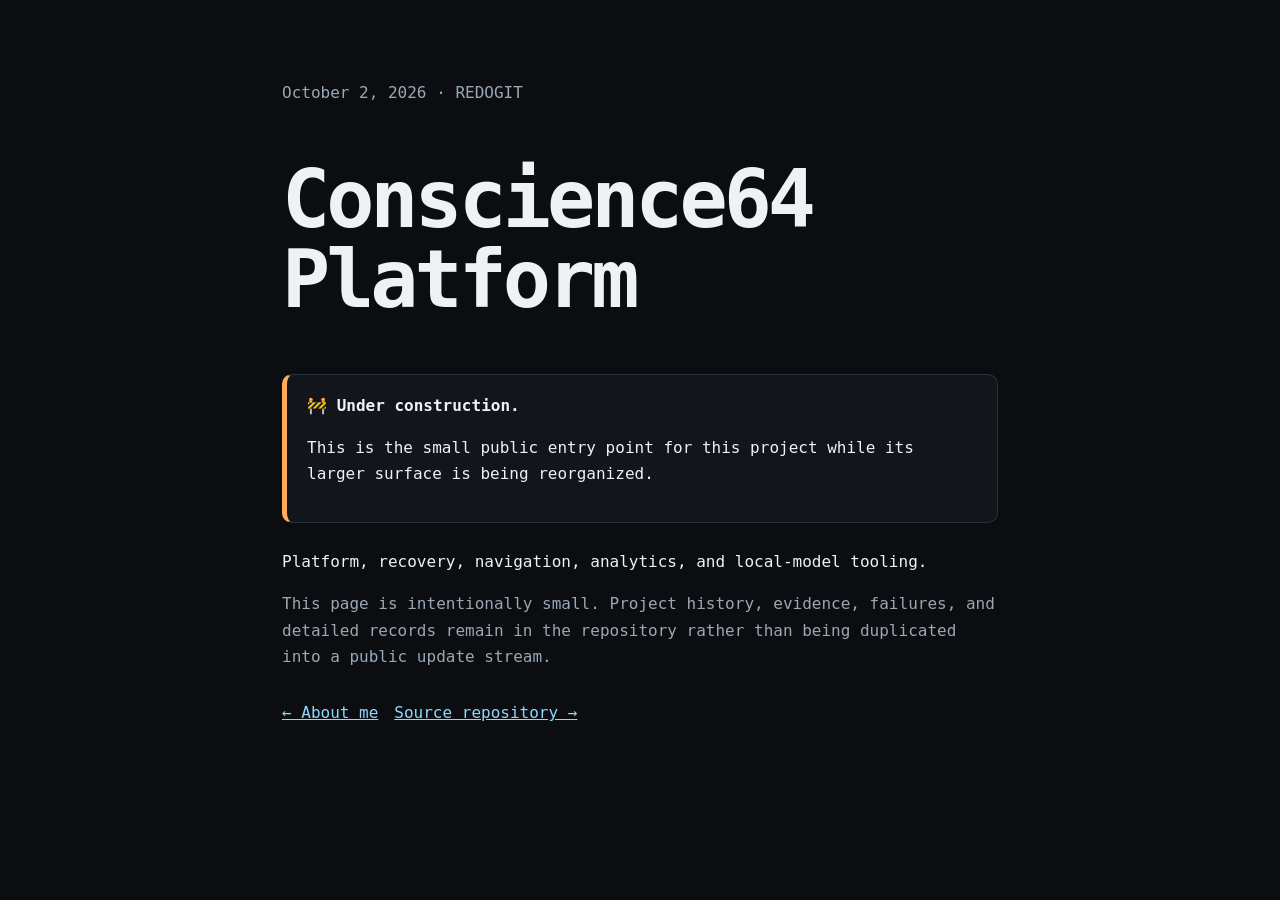
==== docs/index.html @ 2d33a124 "Add minimal GitHub Pages project surface" ====
<!doctype html>
<html lang="en"><head>
<meta charset="utf-8"><meta name="viewport" content="width=device-width,initial-scale=1">
<meta name="description" content="Conscience64 Platform — redogit project page under construction.">
<title>Conscience64 Platform · under construction</title>
<style>
:root{color-scheme:dark;--bg:#0b0d10;--panel:#12161b;--text:#edf2f7;--muted:#9aa8b6;--line:#27313b;--accent:#ffad5c;--link:#8ed8ff}
*{box-sizing:border-box}body{margin:0;background:var(--bg);color:var(--text);font:16px/1.65 ui-monospace,SFMono-Regular,Menlo,Consolas,monospace}
main{max-width:760px;margin:auto;padding:64px 22px}h1{font-size:clamp(2.4rem,8vw,5rem);line-height:1;letter-spacing:-.05em}
.notice{border:1px solid var(--line);border-left:5px solid var(--accent);background:var(--panel);padding:18px 20px;border-radius:10px;margin:26px 0}
a{color:var(--link)}.muted{color:var(--muted)}nav{display:flex;gap:16px;flex-wrap:wrap;margin-top:30px}
</style></head><body><main>
<p class="muted">October 2, 2026 · REDOGIT</p>
<h1>Conscience64 Platform</h1>
<div class="notice"><strong>🚧 Under construction.</strong><p>This is the small public entry point for this project while its larger surface is being reorganized.</p></div>
<p>Platform, recovery, navigation, analytics, and local-model tooling.</p>
<p class="muted">This page is intentionally small. Project history, evidence, failures, and detailed records remain in the repository rather than being duplicated into a public update stream.</p>
<nav>
<a href="https://redogit.github.io/conscience64/about.html">← About me</a>
<a href="https://github.com/redogit/conscience64-platform">Source repository →</a>
</nav>
</main></body></html>
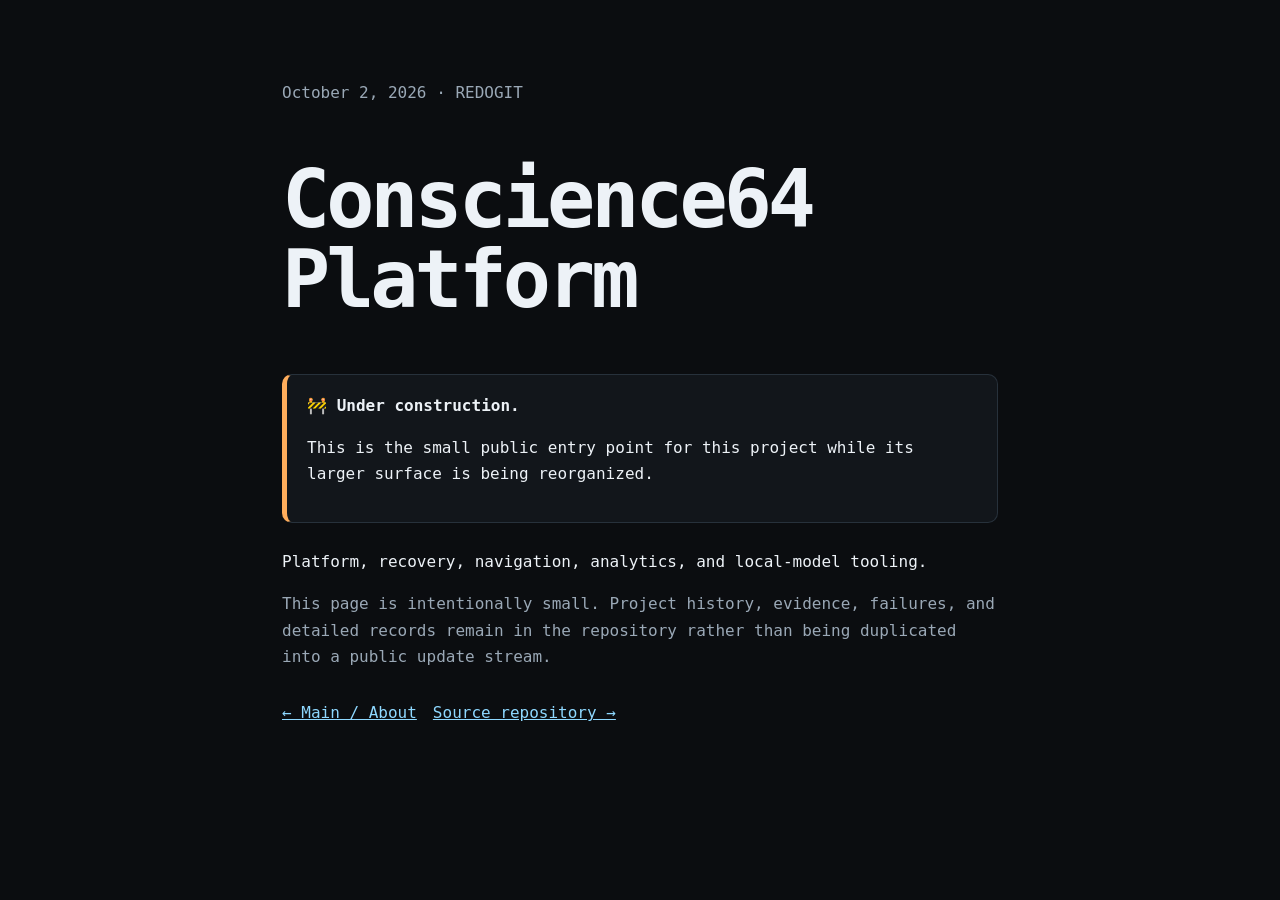
==== commit d364e2b9: "Point project page back to canonical redogit hub" ====
--- a/docs/index.html
+++ b/docs/index.html
@@ -16,7 +16,7 @@
 <p>Platform, recovery, navigation, analytics, and local-model tooling.</p>
 <p class="muted">This page is intentionally small. Project history, evidence, failures, and detailed records remain in the repository rather than being duplicated into a public update stream.</p>
 <nav>
-<a href="https://redogit.github.io/conscience64/about.html">← About me</a>
+<a href="https://redogit.github.io/redogit/">← Main / About</a>
 <a href="https://github.com/redogit/conscience64-platform">Source repository →</a>
 </nav>
 </main></body></html>
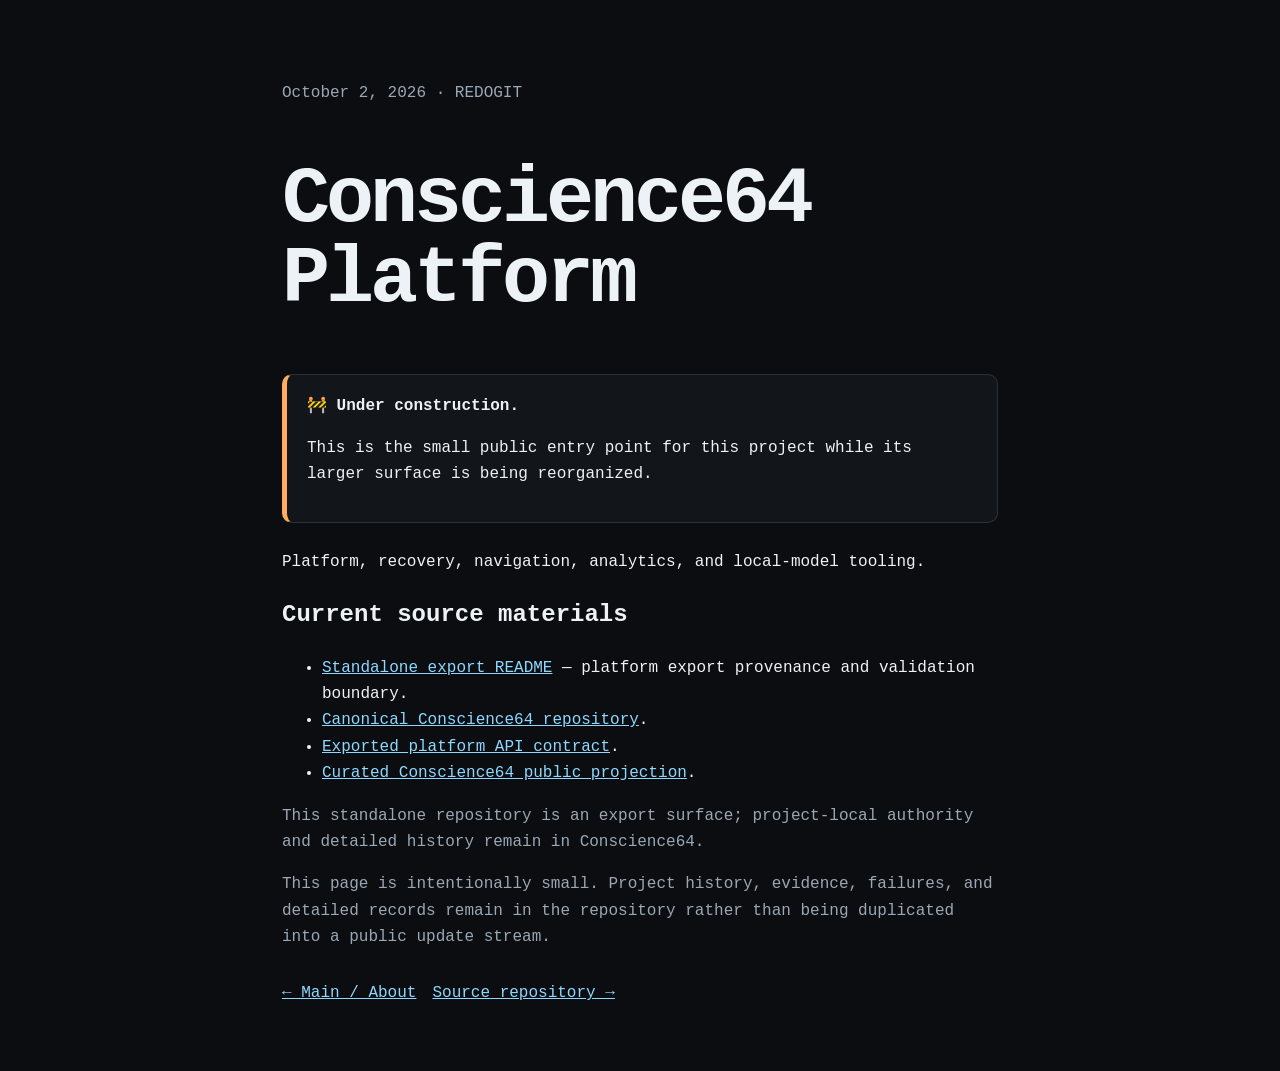
==== commit 3433a271: "Add current source materials to project page" ====
--- a/docs/index.html
+++ b/docs/index.html
@@ -14,6 +14,12 @@
 <h1>Conscience64 Platform</h1>
 <div class="notice"><strong>🚧 Under construction.</strong><p>This is the small public entry point for this project while its larger surface is being reorganized.</p></div>
 <p>Platform, recovery, navigation, analytics, and local-model tooling.</p>
+<section aria-labelledby="current-sources"><h2 id="current-sources">Current source materials</h2><ul>
+<li><a href="https://github.com/redogit/conscience64-platform/blob/main/README.md">Standalone export README</a> — platform export provenance and validation boundary.</li>
+<li><a href="https://github.com/redogit/conscience64">Canonical Conscience64 repository</a>.</li>
+<li><a href="https://github.com/redogit/conscience64-platform/blob/main/conscience64/API.md">Exported platform API contract</a>.</li>
+<li><a href="https://redogit.github.io/conscience64/">Curated Conscience64 public projection</a>.</li>
+</ul><p class="muted">This standalone repository is an export surface; project-local authority and detailed history remain in Conscience64.</p></section>
 <p class="muted">This page is intentionally small. Project history, evidence, failures, and detailed records remain in the repository rather than being duplicated into a public update stream.</p>
 <nav>
 <a href="https://redogit.github.io/redogit/">← Main / About</a>
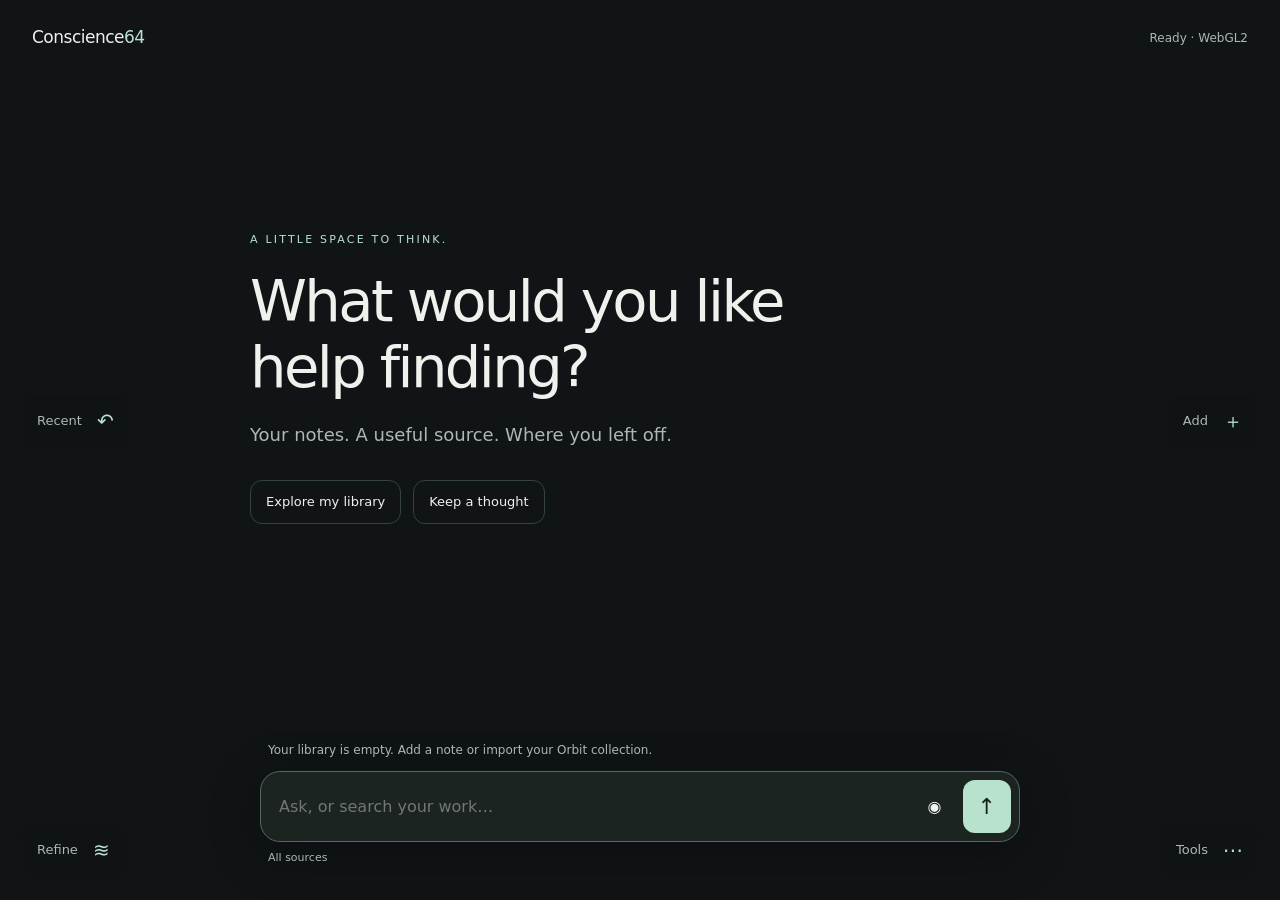
==== commit f186698f: "Build GPU-first everyday Orbit interface with browser verification" ====
--- a/docs/index.html
+++ b/docs/index.html
@@ -1,28 +1,9 @@
 <!doctype html>
-<html lang="en"><head>
-<meta charset="utf-8"><meta name="viewport" content="width=device-width,initial-scale=1">
-<meta name="description" content="Conscience64 Platform — redogit project page under construction.">
-<title>Conscience64 Platform · under construction</title>
-<style>
-:root{color-scheme:dark;--bg:#0b0d10;--panel:#12161b;--text:#edf2f7;--muted:#9aa8b6;--line:#27313b;--accent:#ffad5c;--link:#8ed8ff}
-*{box-sizing:border-box}body{margin:0;background:var(--bg);color:var(--text);font:16px/1.65 ui-monospace,SFMono-Regular,Menlo,Consolas,monospace}
-main{max-width:760px;margin:auto;padding:64px 22px}h1{font-size:clamp(2.4rem,8vw,5rem);line-height:1;letter-spacing:-.05em}
-.notice{border:1px solid var(--line);border-left:5px solid var(--accent);background:var(--panel);padding:18px 20px;border-radius:10px;margin:26px 0}
-a{color:var(--link)}.muted{color:var(--muted)}nav{display:flex;gap:16px;flex-wrap:wrap;margin-top:30px}
-</style></head><body><main>
-<p class="muted">October 2, 2026 · REDOGIT</p>
-<h1>Conscience64 Platform</h1>
-<div class="notice"><strong>🚧 Under construction.</strong><p>This is the small public entry point for this project while its larger surface is being reorganized.</p></div>
-<p>Platform, recovery, navigation, analytics, and local-model tooling.</p>
-<section aria-labelledby="current-sources"><h2 id="current-sources">Current source materials</h2><ul>
-<li><a href="https://github.com/redogit/conscience64-platform/blob/main/README.md">Standalone export README</a> — platform export provenance and validation boundary.</li>
-<li><a href="https://github.com/redogit/conscience64">Canonical Conscience64 repository</a>.</li>
-<li><a href="https://github.com/redogit/conscience64-platform/blob/main/conscience64/API.md">Exported platform API contract</a>.</li>
-<li><a href="https://redogit.github.io/conscience64/">Curated Conscience64 public projection</a>.</li>
-</ul><p class="muted">This standalone repository is an export surface; project-local authority and detailed history remain in Conscience64.</p></section>
-<p class="muted">This page is intentionally small. Project history, evidence, failures, and detailed records remain in the repository rather than being duplicated into a public update stream.</p>
-<nav>
-<a href="https://redogit.github.io/redogit/">← Main / About</a>
-<a href="https://github.com/redogit/conscience64-platform">Source repository →</a>
-</nav>
-</main></body></html>+<html lang="en"><head><meta charset="utf-8"><meta name="viewport" content="width=device-width,initial-scale=1,viewport-fit=cover"><meta name="color-scheme" content="dark"><meta name="description" content="A quiet workspace for finding, keeping and connecting your work."><title>Conscience64 · Your workspace</title><link rel="stylesheet" href="workspace/style.css"></head>
+<body><canvas id="scene" aria-hidden="true"></canvas><a class="skip" href="#question">Skip to your question</a>
+<header><a class="brand" href="https://redogit.github.io/redogit/">Conscience<span>64</span></a><span id="runtime">Starting the workspace…</span></header>
+<nav aria-label="Workspace"><button class="edge recent" data-drawer="recent" aria-expanded="false" aria-controls="drawer">Recent <span>↶</span></button><button class="edge add" data-drawer="add" aria-expanded="false" aria-controls="drawer">Add <span>＋</span></button><button class="edge refine" data-drawer="refine" aria-expanded="false" aria-controls="drawer">Refine <span>≋</span></button><button class="edge tools" data-drawer="tools" aria-expanded="false" aria-controls="drawer">Tools <span>⋯</span></button></nav>
+<main id="main"><section id="welcome"><p class="eyebrow">A little space to think.</p><h1>What would you like<br>help finding?</h1><p class="intro">Your notes. A useful source. Where you left off.</p><div class="examples"><button data-query="What have I saved?">Explore my library</button><button data-drawer="add">Keep a thought</button></div></section><section id="results" hidden aria-label="Search results"><div class="results-head"><h1 id="result-title"></h1><button id="clear" aria-label="Return to start">✕</button></div><p id="summary" role="status"></p><div id="cards"></div><div id="pagination"><button id="prev">Previous</button><span id="page"></span><button id="next">Next</button></div></section></main>
+<aside id="drawer" hidden aria-labelledby="drawer-title"><div class="drawer-head"><h2 id="drawer-title"></h2><button id="close" aria-label="Close menu">✕</button></div><div id="drawer-body"></div></aside>
+<div class="composer"><p id="context" aria-live="polite">Search your library, or add something to begin.</p><form id="ask"><label class="sr" for="question">What would you like help finding?</label><input id="question" type="search" placeholder="Ask, or search your work…" autocomplete="off" maxlength="2000"><button id="voice" type="button" aria-label="Dictate your question">◉</button><button id="submit" aria-label="Search" disabled>↑</button></form><div class="composer-foot"><button id="alignment" data-drawer="refine">All sources · no extra constraints</button><span id="notice" role="status" aria-live="polite"></span></div></div>
+<noscript><p class="nojs">Enable JavaScript to search your local library. <a href="previous.html">Project information</a> remains available.</p></noscript><script type="module" src="workspace/bootstrap.mjs"></script></body></html>
--- a/docs/workspace/style.css
+++ b/docs/workspace/style.css
@@ -0,0 +1 @@
+:root{color-scheme:dark;--bg:#101416;--fg:#eef2ed;--muted:#acb8b4;--line:#35433f;--accent:#b8e1ce;font:16px/1.5 system-ui,-apple-system,sans-serif}*{box-sizing:border-box}body{margin:0;background:var(--bg);color:var(--fg);min-height:100dvh}button,input,textarea,select{font:inherit}button,a,input,textarea,select{-webkit-tap-highlight-color:transparent}button{cursor:pointer;color:inherit;background:#19221e;border:1px solid var(--line);border-radius:12px;padding:10px 15px;min-height:44px}button:hover{border-color:var(--accent);background:#233129}button:disabled{opacity:.4;cursor:default}a{color:var(--accent)}:focus-visible{outline:3px solid var(--accent);outline-offset:4px}[hidden]{display:none!important}#scene{position:fixed;inset:0;width:100%;height:100%;pointer-events:none;opacity:.45}header{position:fixed;z-index:2;top:0;left:0;right:0;padding:25px 32px;display:flex;justify-content:space-between;align-items:center;pointer-events:none}.brand{font-size:17px;letter-spacing:-.5px;color:var(--fg);text-decoration:none;pointer-events:auto}.brand span{color:var(--accent)}#runtime{color:var(--muted);font-size:12px}.edge{position:fixed;z-index:3;border:0;background:#101416e8;color:var(--muted);font-size:13px;display:flex;gap:15px;align-items:center}.edge span{font-size:20px;color:var(--accent)}.recent{left:22px;top:44%}.add{right:22px;top:44%}.refine{left:22px;bottom:25px}.tools{right:22px;bottom:25px}main{position:relative;width:min(780px,calc(100% - 240px));margin:0 auto;padding:160px 0 210px}#welcome{margin-top:8vh}.eyebrow{text-transform:uppercase;font-size:11px;letter-spacing:.2em;color:var(--accent)}h1{font-size:clamp(32px,4.5vw,58px);font-weight:450;line-height:1.15;letter-spacing:-.045em;margin:20px 0}.intro{color:var(--muted);font-size:18px}.examples{display:flex;gap:12px;margin-top:32px}.examples button{background:transparent;font-size:13px}.composer{position:fixed;z-index:4;bottom:26px;left:50%;transform:translateX(-50%);width:min(760px,calc(100% - 260px));background:linear-gradient(transparent,var(--bg) 22%)}#context{font-size:12px;color:var(--muted);padding:0 8px}#ask{display:flex;gap:6px;padding:8px;background:#1b2420;border:1px solid #536a5d;border-radius:20px;box-shadow:0 12px 50px #0004}#question{flex:1;min-width:0;padding:10px;background:transparent;border:0;color:var(--fg);outline-offset:0}#submit{background:var(--accent);color:#14231a;border:0;font-size:22px}#voice{background:transparent;border:0}.composer-foot{display:flex;justify-content:space-between;align-items:center;font-size:11px;color:var(--muted);min-height:32px;gap:8px}#alignment{background:transparent;border:0;font-size:11px;padding:3px 8px;min-height:32px;text-align:left}#notice{max-width:50%;text-align:right}.results-head{display:flex;justify-content:space-between;align-items:center}.results-head h1{font-size:30px}.results-head button{background:transparent;border:0}#summary{font-size:13px;color:var(--muted)}#cards{display:grid;gap:12px}.card{border:1px solid var(--line);border-radius:16px;background:#141c18e8;padding:22px}.card h2{font-size:19px;font-weight:500;margin:7px 0 10px}.card p{font-size:14px;color:var(--muted);white-space:pre-wrap;overflow-wrap:anywhere}.meta{font-size:11px;color:var(--accent)}.card details{font-size:13px;color:var(--muted);margin-top:15px}.card summary{cursor:pointer;min-height:32px}.card .actions{display:flex;gap:8px;margin-top:15px}.card button{font-size:12px}.card.selected{border-color:var(--accent)}#pagination{display:flex;justify-content:space-between;align-items:center;margin-top:20px;font-size:12px}#drawer{position:fixed;z-index:6;right:18px;top:80px;bottom:125px;width:min(390px,calc(100% - 36px));background:#18211dfc;border:1px solid var(--line);border-radius:20px;box-shadow:0 20px 100px #0009;padding:22px;overflow:auto}.drawer-head{display:flex;align-items:center;justify-content:space-between;position:sticky;top:-22px;background:#18211d;padding:5px 0;z-index:1}.drawer-head h2{font-size:20px;font-weight:500}.drawer-head button{border:0;background:transparent}#drawer-body{display:grid;gap:14px}label{display:grid;gap:7px;font-size:13px;color:var(--muted)}textarea,input,select{border:1px solid var(--line);background:#101713;color:var(--fg);padding:11px;border-radius:10px;width:100%}textarea{min-height:110px;resize:vertical}.help{font-size:13px;color:var(--muted)}.row{display:flex;gap:8px;flex-wrap:wrap}.list-item{text-align:left;width:100%;overflow-wrap:anywhere}.sr,.skip:not(:focus){position:absolute;width:1px;height:1px;padding:0;overflow:hidden;clip:rect(0,0,0,0)}.skip:focus{position:fixed;top:8px;left:8px;z-index:10}.nojs{position:relative;margin:120px 30px}@media(max-width:700px){header{padding:20px}#runtime{max-width:140px;text-align:right}.edge{padding:8px 12px;background:#19221ef5;border:1px solid var(--line)}.recent{top:83px;left:16px}.add{top:83px;right:16px}.refine{bottom:18px;left:16px}.tools{bottom:18px;right:16px}main{width:calc(100% - 40px);padding-top:150px;padding-bottom:240px}#welcome{margin-top:8vh}.composer{width:calc(100% - 32px);bottom:80px}#drawer{top:135px;bottom:225px}.composer-foot{font-size:10px}h1{font-size:40px}}@media(prefers-reduced-motion:reduce){*{scroll-behavior:auto}}@media(forced-colors:active){#scene{display:none}.card,#drawer,#ask{border:1px solid CanvasText}}
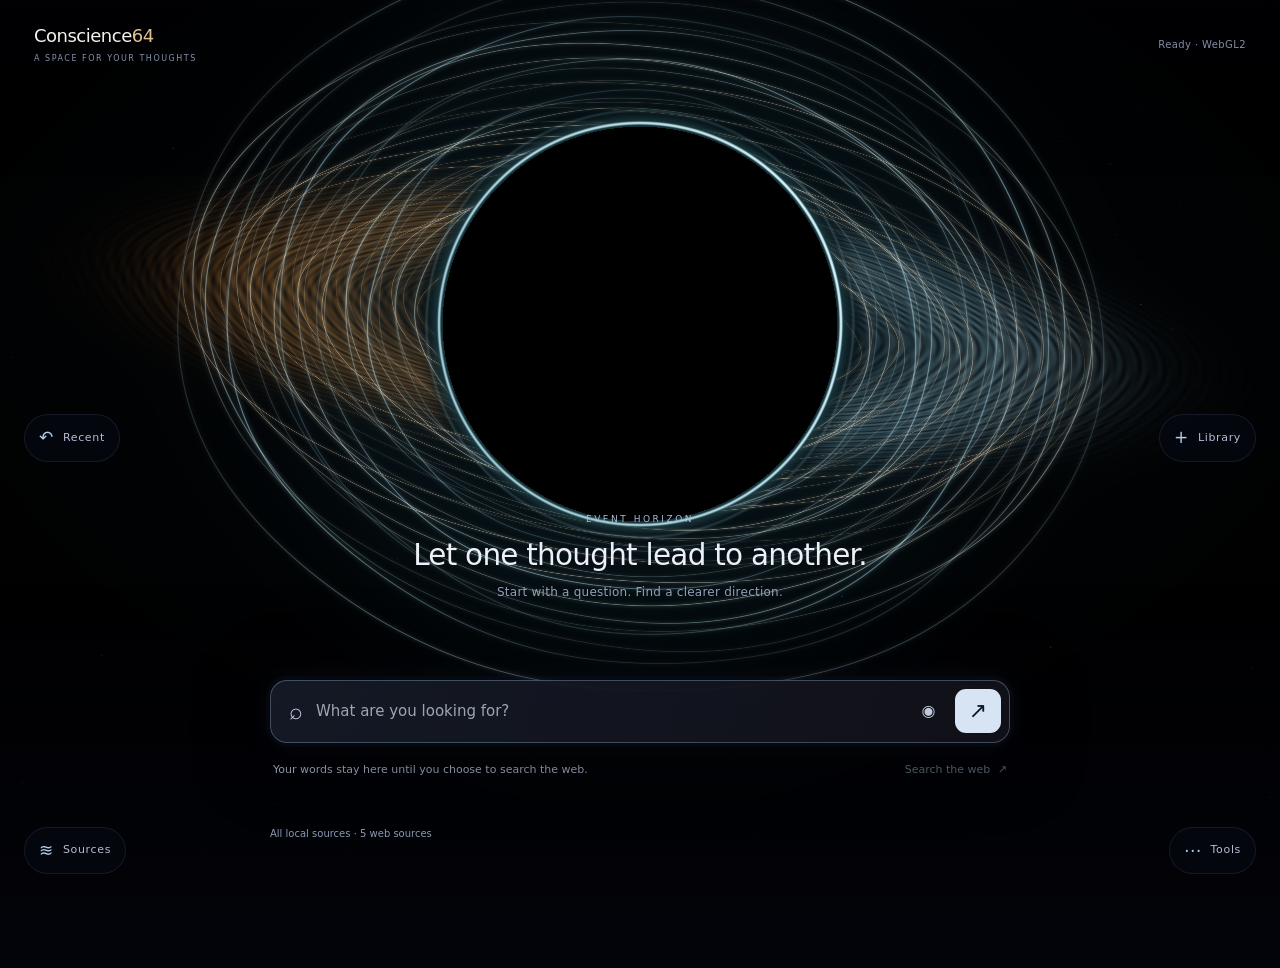
==== commit bae1133c: "Build event horizon interface and restore full Conscience64 search" ====
--- a/docs/index.html
+++ b/docs/index.html
@@ -1,9 +1,12 @@
 <!doctype html>
-<html lang="en"><head><meta charset="utf-8"><meta name="viewport" content="width=device-width,initial-scale=1,viewport-fit=cover"><meta name="color-scheme" content="dark"><meta name="description" content="A quiet workspace for finding, keeping and connecting your work."><title>Conscience64 · Your workspace</title><link rel="stylesheet" href="workspace/style.css"></head>
-<body><canvas id="scene" aria-hidden="true"></canvas><a class="skip" href="#question">Skip to your question</a>
-<header><a class="brand" href="https://redogit.github.io/redogit/">Conscience<span>64</span></a><span id="runtime">Starting the workspace…</span></header>
-<nav aria-label="Workspace"><button class="edge recent" data-drawer="recent" aria-expanded="false" aria-controls="drawer">Recent <span>↶</span></button><button class="edge add" data-drawer="add" aria-expanded="false" aria-controls="drawer">Add <span>＋</span></button><button class="edge refine" data-drawer="refine" aria-expanded="false" aria-controls="drawer">Refine <span>≋</span></button><button class="edge tools" data-drawer="tools" aria-expanded="false" aria-controls="drawer">Tools <span>⋯</span></button></nav>
-<main id="main"><section id="welcome"><p class="eyebrow">A little space to think.</p><h1>What would you like<br>help finding?</h1><p class="intro">Your notes. A useful source. Where you left off.</p><div class="examples"><button data-query="What have I saved?">Explore my library</button><button data-drawer="add">Keep a thought</button></div></section><section id="results" hidden aria-label="Search results"><div class="results-head"><h1 id="result-title"></h1><button id="clear" aria-label="Return to start">✕</button></div><p id="summary" role="status"></p><div id="cards"></div><div id="pagination"><button id="prev">Previous</button><span id="page"></span><button id="next">Next</button></div></section></main>
-<aside id="drawer" hidden aria-labelledby="drawer-title"><div class="drawer-head"><h2 id="drawer-title"></h2><button id="close" aria-label="Close menu">✕</button></div><div id="drawer-body"></div></aside>
-<div class="composer"><p id="context" aria-live="polite">Search your library, or add something to begin.</p><form id="ask"><label class="sr" for="question">What would you like help finding?</label><input id="question" type="search" placeholder="Ask, or search your work…" autocomplete="off" maxlength="2000"><button id="voice" type="button" aria-label="Dictate your question">◉</button><button id="submit" aria-label="Search" disabled>↑</button></form><div class="composer-foot"><button id="alignment" data-drawer="refine">All sources · no extra constraints</button><span id="notice" role="status" aria-live="polite"></span></div></div>
-<noscript><p class="nojs">Enable JavaScript to search your local library. <a href="previous.html">Project information</a> remains available.</p></noscript><script type="module" src="workspace/bootstrap.mjs"></script></body></html>
+<html lang="en"><head><meta charset="utf-8"><meta name="viewport" content="width=device-width,initial-scale=1,viewport-fit=cover"><meta name="color-scheme" content="dark"><meta name="description" content="An event horizon for your ideas. Connect words, add context and search your library and the web."><title>Conscience64 · Event Horizon</title><link rel="stylesheet" href="workspace/style.css"></head>
+<body data-view="welcome"><canvas id="scene" aria-hidden="true"></canvas><div class="scene-vignette" aria-hidden="true"></div><a class="skip" href="#question">Skip to your search</a>
+<header><a class="brand" href="https://redogit.github.io/redogit/">Conscience<span>64</span><small>A SPACE FOR YOUR THOUGHTS</small></a><span id="runtime">Opening the horizon…</span></header>
+<nav aria-label="Workspace"><button class="edge recent" data-drawer="recent" aria-expanded="false" aria-controls="drawer"><span aria-hidden="true">↶</span> Recent</button><button class="edge add" data-drawer="add" aria-expanded="false" aria-controls="drawer"><span aria-hidden="true">+</span> Library</button><button class="edge refine" data-drawer="refine" aria-expanded="false" aria-controls="drawer"><span aria-hidden="true">≋</span> Sources</button><button class="edge tools" data-drawer="tools" aria-expanded="false" aria-controls="drawer"><span aria-hidden="true">⋯</span> Tools</button></nav>
+<main id="main"><section id="welcome"><p class="eyebrow">EVENT HORIZON</p><h1>Let one thought lead to another.</h1><p class="intro">Start with a question. Find a clearer direction.</p></section><section id="results" hidden aria-label="Search results"><div class="results-head"><div><p class="eyebrow">ON THE OTHER SIDE</p><h1 id="result-title"></h1></div><button id="clear" aria-label="Return to horizon">✕</button></div><p id="summary" role="status"></p><div id="cards"></div><div id="pagination"><button id="prev">Previous</button><span id="page"></span><button id="next">Next</button></div></section></main>
+<aside id="drawer" hidden aria-labelledby="drawer-title" role="dialog" aria-modal="true"><div class="drawer-head"><h2 id="drawer-title"></h2><button id="close" aria-label="Close menu">✕</button></div><div id="drawer-body"></div></aside>
+<section class="composer" aria-label="Search and contextualization"><div id="word-chain" aria-hidden="true"></div><form id="ask"><label class="sr" for="question">What are you looking for?</label><span class="input-orbit" aria-hidden="true">⌕</span><input id="question" type="search" placeholder="What are you looking for?" autocomplete="off" maxlength="2000"><button id="voice" type="button" aria-label="Dictate your question">◉</button><button id="submit" aria-label="Search library" disabled>↗</button></form>
+<div class="context-line"><span id="query-subject">Your words stay here until you choose to search the web.</span><button id="external-search" type="button" disabled>Search the web <span aria-hidden="true">↗</span></button></div>
+<div id="accepted-context" aria-label="Accepted search context"></div><div id="context-proposals" aria-label="Suggested search context"></div><p id="proposal-status" role="status" aria-live="polite"></p>
+<div class="composer-foot"><button id="alignment" data-drawer="refine">Orbit + five search sources</button><span id="notice" role="status" aria-live="polite"></span></div><p id="context" class="sr" aria-live="polite"></p></section>
+<noscript><p class="nojs">Enable JavaScript to enter the search horizon. <a href="previous.html">Project information</a> remains available.</p></noscript><script type="module" src="workspace/bootstrap.mjs"></script></body></html>
--- a/docs/workspace/style.css
+++ b/docs/workspace/style.css
@@ -1 +1,6 @@
-:root{color-scheme:dark;--bg:#101416;--fg:#eef2ed;--muted:#acb8b4;--line:#35433f;--accent:#b8e1ce;font:16px/1.5 system-ui,-apple-system,sans-serif}*{box-sizing:border-box}body{margin:0;background:var(--bg);color:var(--fg);min-height:100dvh}button,input,textarea,select{font:inherit}button,a,input,textarea,select{-webkit-tap-highlight-color:transparent}button{cursor:pointer;color:inherit;background:#19221e;border:1px solid var(--line);border-radius:12px;padding:10px 15px;min-height:44px}button:hover{border-color:var(--accent);background:#233129}button:disabled{opacity:.4;cursor:default}a{color:var(--accent)}:focus-visible{outline:3px solid var(--accent);outline-offset:4px}[hidden]{display:none!important}#scene{position:fixed;inset:0;width:100%;height:100%;pointer-events:none;opacity:.45}header{position:fixed;z-index:2;top:0;left:0;right:0;padding:25px 32px;display:flex;justify-content:space-between;align-items:center;pointer-events:none}.brand{font-size:17px;letter-spacing:-.5px;color:var(--fg);text-decoration:none;pointer-events:auto}.brand span{color:var(--accent)}#runtime{color:var(--muted);font-size:12px}.edge{position:fixed;z-index:3;border:0;background:#101416e8;color:var(--muted);font-size:13px;display:flex;gap:15px;align-items:center}.edge span{font-size:20px;color:var(--accent)}.recent{left:22px;top:44%}.add{right:22px;top:44%}.refine{left:22px;bottom:25px}.tools{right:22px;bottom:25px}main{position:relative;width:min(780px,calc(100% - 240px));margin:0 auto;padding:160px 0 210px}#welcome{margin-top:8vh}.eyebrow{text-transform:uppercase;font-size:11px;letter-spacing:.2em;color:var(--accent)}h1{font-size:clamp(32px,4.5vw,58px);font-weight:450;line-height:1.15;letter-spacing:-.045em;margin:20px 0}.intro{color:var(--muted);font-size:18px}.examples{display:flex;gap:12px;margin-top:32px}.examples button{background:transparent;font-size:13px}.composer{position:fixed;z-index:4;bottom:26px;left:50%;transform:translateX(-50%);width:min(760px,calc(100% - 260px));background:linear-gradient(transparent,var(--bg) 22%)}#context{font-size:12px;color:var(--muted);padding:0 8px}#ask{display:flex;gap:6px;padding:8px;background:#1b2420;border:1px solid #536a5d;border-radius:20px;box-shadow:0 12px 50px #0004}#question{flex:1;min-width:0;padding:10px;background:transparent;border:0;color:var(--fg);outline-offset:0}#submit{background:var(--accent);color:#14231a;border:0;font-size:22px}#voice{background:transparent;border:0}.composer-foot{display:flex;justify-content:space-between;align-items:center;font-size:11px;color:var(--muted);min-height:32px;gap:8px}#alignment{background:transparent;border:0;font-size:11px;padding:3px 8px;min-height:32px;text-align:left}#notice{max-width:50%;text-align:right}.results-head{display:flex;justify-content:space-between;align-items:center}.results-head h1{font-size:30px}.results-head button{background:transparent;border:0}#summary{font-size:13px;color:var(--muted)}#cards{display:grid;gap:12px}.card{border:1px solid var(--line);border-radius:16px;background:#141c18e8;padding:22px}.card h2{font-size:19px;font-weight:500;margin:7px 0 10px}.card p{font-size:14px;color:var(--muted);white-space:pre-wrap;overflow-wrap:anywhere}.meta{font-size:11px;color:var(--accent)}.card details{font-size:13px;color:var(--muted);margin-top:15px}.card summary{cursor:pointer;min-height:32px}.card .actions{display:flex;gap:8px;margin-top:15px}.card button{font-size:12px}.card.selected{border-color:var(--accent)}#pagination{display:flex;justify-content:space-between;align-items:center;margin-top:20px;font-size:12px}#drawer{position:fixed;z-index:6;right:18px;top:80px;bottom:125px;width:min(390px,calc(100% - 36px));background:#18211dfc;border:1px solid var(--line);border-radius:20px;box-shadow:0 20px 100px #0009;padding:22px;overflow:auto}.drawer-head{display:flex;align-items:center;justify-content:space-between;position:sticky;top:-22px;background:#18211d;padding:5px 0;z-index:1}.drawer-head h2{font-size:20px;font-weight:500}.drawer-head button{border:0;background:transparent}#drawer-body{display:grid;gap:14px}label{display:grid;gap:7px;font-size:13px;color:var(--muted)}textarea,input,select{border:1px solid var(--line);background:#101713;color:var(--fg);padding:11px;border-radius:10px;width:100%}textarea{min-height:110px;resize:vertical}.help{font-size:13px;color:var(--muted)}.row{display:flex;gap:8px;flex-wrap:wrap}.list-item{text-align:left;width:100%;overflow-wrap:anywhere}.sr,.skip:not(:focus){position:absolute;width:1px;height:1px;padding:0;overflow:hidden;clip:rect(0,0,0,0)}.skip:focus{position:fixed;top:8px;left:8px;z-index:10}.nojs{position:relative;margin:120px 30px}@media(max-width:700px){header{padding:20px}#runtime{max-width:140px;text-align:right}.edge{padding:8px 12px;background:#19221ef5;border:1px solid var(--line)}.recent{top:83px;left:16px}.add{top:83px;right:16px}.refine{bottom:18px;left:16px}.tools{bottom:18px;right:16px}main{width:calc(100% - 40px);padding-top:150px;padding-bottom:240px}#welcome{margin-top:8vh}.composer{width:calc(100% - 32px);bottom:80px}#drawer{top:135px;bottom:225px}.composer-foot{font-size:10px}h1{font-size:40px}}@media(prefers-reduced-motion:reduce){*{scroll-behavior:auto}}@media(forced-colors:active){#scene{display:none}.card,#drawer,#ask{border:1px solid CanvasText}}
+:root{color-scheme:dark;--bg:#03040a;--fg:#edf0f9;--muted:#a1a9c1;--line:#32374d;--accent:#b9dff8;--gold:#ddc393;font:15px/1.5 system-ui,-apple-system,BlinkMacSystemFont,sans-serif}*{box-sizing:border-box}body{margin:0;background:var(--bg);color:var(--fg);min-height:100dvh}button,input,textarea,select{font:inherit}button{cursor:pointer;color:inherit;background:#101421;border:1px solid var(--line);border-radius:10px;padding:10px 14px;min-height:44px}button:hover{border-color:#8397b6;background:#1a2034}button:disabled{opacity:.4;cursor:default}a{color:var(--accent)}:focus-visible{outline:2px solid var(--accent);outline-offset:4px}[hidden]{display:none!important}#scene{position:fixed;inset:0;width:100%;height:100%;pointer-events:none}.scene-vignette{position:fixed;inset:0;pointer-events:none;background:linear-gradient(180deg,#03040a22,transparent 20%,transparent 46%,#03040a00 65%,#03040abb);z-index:1}header{position:absolute;z-index:3;top:0;left:0;right:0;padding:26px 34px;display:flex;justify-content:space-between;align-items:center}.brand{font-size:18px;letter-spacing:-.5px;color:#f4f2ee;text-decoration:none;line-height:1.15}.brand span{color:var(--gold)}.brand small{display:block;font-size:8px;letter-spacing:.19em;color:#8390a9;margin-top:7px}#runtime{color:#858ea7;font-size:10px;letter-spacing:.04em}.edge{position:fixed;z-index:5;border:1px solid #6675912e;background:#060912b8;color:#b5bdd1;font-size:11px;letter-spacing:.06em;display:flex;gap:9px;align-items:center;border-radius:24px;backdrop-filter:blur(14px)}.edge span{font-size:17px;color:#b5cdec}.recent{left:24px;top:46%}.add{right:24px;top:46%}.refine{left:24px;bottom:26px}.tools{right:24px;bottom:26px}main{position:relative;z-index:2;width:min(850px,calc(100% - 260px));margin:0 auto}#welcome{position:fixed;left:50%;top:57%;transform:translateX(-50%);width:min(650px,calc(100% - 120px));text-align:center;pointer-events:none}.eyebrow{text-transform:uppercase;font-size:9px;letter-spacing:.28em;color:#a9bdd9;margin:0 0 10px}h1{font-size:clamp(20px,2.3vw,30px);font-weight:350;line-height:1.25;letter-spacing:-.025em;margin:0}.intro{color:#969fb7;font-size:12px;letter-spacing:.02em;margin:10px 0}.composer{position:relative;z-index:4;top:70dvh;margin:0 auto 100px;width:min(740px,calc(100% - 300px))}#word-chain{display:flex;gap:8px;align-items:center;justify-content:center;flex-wrap:wrap;min-height:38px;margin-bottom:12px;pointer-events:none}.word-bubble{position:relative;padding:7px 14px;border:1px solid #8fc5fa6b;border-radius:40px;background:radial-gradient(ellipse at 20% 0,#a9cefc24,#18253c44 70%);box-shadow:inset 0 0 10px #88b7df09,0 0 18px #79bbff13;color:#d9e9fd;font-size:11px;letter-spacing:.015em;max-width:160px;overflow:hidden;text-overflow:ellipsis;white-space:nowrap;animation:arrive .55s ease-out both}.word-bubble::after{content:'';position:absolute;left:-9px;top:50%;width:8px;height:1px;background:#aac7ef80}.word-bubble:first-child::after{display:none}#ask{display:flex;align-items:center;gap:5px;padding:7px 8px 7px 18px;background:linear-gradient(105deg,#171d2bd9,#12121be0);border:1px solid #7187a280;border-radius:17px;box-shadow:0 0 0 4px #18213522,0 12px 70px #0009,0 0 35px #7eabd514;backdrop-filter:blur(20px)}.input-orbit{color:#c0cedf;font-size:23px;font-weight:200}#question{flex:1;min-width:0;padding:12px 8px;background:transparent;border:0;color:#ecf1f9;font-size:15px;outline-offset:0}#question::placeholder{color:#9da4b5}#submit{background:#d6e4f3;color:#111622;border:0;font-size:22px;line-height:1;border-radius:11px;min-width:45px}#voice{background:transparent;border:0;color:#c1cadb;font-size:16px}.context-line{display:flex;justify-content:space-between;align-items:center;gap:12px;margin:12px 3px 0;font-size:11px;color:#a3adc4}#query-subject{overflow-wrap:anywhere}#external-search{background:transparent;border:0;color:#b6d7ec;font-size:11px;padding:4px 0;min-height:32px;white-space:nowrap}#external-search span{margin-left:4px}#accepted-context,#context-proposals{display:flex;flex-wrap:wrap;gap:7px;margin-top:9px}#accepted-context:empty,#context-proposals:empty{display:none}.context-chip{font-size:11px;min-height:34px;padding:6px 11px;border-radius:22px;background:#0c111cdb;border:1px solid #424f65;color:#becae0;display:inline-flex;gap:7px;align-items:center}.context-chip:hover{border-color:#b9d7f5;background:#17253a}.context-chip.accepted{color:#e3effb;background:#24445b66;border-color:#7cadc8}.context-chip .chip-kind{color:#8597b0;font-size:9px;text-transform:uppercase;letter-spacing:.06em}.context-chip.accepted .chip-kind{color:#aac3d5}#proposal-status{font-size:10px;color:#8290ac;margin:9px 2px;min-height:15px}.composer-foot{display:flex;justify-content:space-between;align-items:center;font-size:10px;color:#8894ae;gap:8px;margin-top:9px}#alignment{background:transparent;border:0;font-size:10px;padding:3px 0;min-height:28px;text-align:left;color:#8d9ab4}#notice{max-width:65%;text-align:right;overflow-wrap:anywhere}#results{padding-top:80px;padding-bottom:90px;max-width:780px;margin:0 auto}.results-head{display:flex;justify-content:space-between;align-items:center;gap:12px}.results-head h1{font-size:24px}.results-head button{background:transparent;border:0}#summary{font-size:12px;color:#aab6ce;margin:18px 0}#cards{display:grid;gap:12px}.card{border:1px solid #39445b;border-radius:16px;background:#0b101edb;padding:22px;backdrop-filter:blur(16px)}.card h2{font-size:19px;font-weight:450;margin:7px 0 10px}.card p{font-size:13px;color:#afb9d1;white-space:pre-wrap;overflow-wrap:anywhere}.meta{font-size:9px;letter-spacing:.08em;color:#afcbe5}.card details{font-size:12px;color:#aab5ca;margin-top:12px}.card summary{cursor:pointer;min-height:32px}.card .actions{display:flex;gap:8px;margin-top:13px;flex-wrap:wrap}.card button{font-size:11px;min-height:34px}.card.selected{border-color:#93c4ee;box-shadow:0 0 20px #5f9cdf16}#pagination{display:flex;justify-content:space-between;align-items:center;margin-top:20px;font-size:12px}body[data-view=results] .composer{top:0;margin-top:110px;margin-bottom:0}body[data-view=results] #main{padding-top:0;display:flex;flex-direction:column}body[data-view=results] #welcome{display:none}body[data-view=results] .scene-vignette{background:linear-gradient(180deg,#03040a66,#03040a80)}body[data-view=results]{display:flex;flex-direction:column}body[data-view=results] .composer{order:0}body[data-view=results] #main{order:1}#drawer{position:fixed;z-index:8;right:22px;top:88px;bottom:70px;width:min(410px,calc(100% - 44px));background:#101624f5;border:1px solid #46536c;border-radius:18px;box-shadow:0 20px 100px #000b;padding:22px;overflow:auto;backdrop-filter:blur(25px)}body.drawer-open::after{content:'';position:fixed;inset:0;background:#01040b77;z-index:7;pointer-events:none}.drawer-head{display:flex;align-items:center;justify-content:space-between;position:sticky;top:-22px;background:#101624;padding:5px 0;z-index:1}.drawer-head h2{font-size:20px;font-weight:450}.drawer-head button{border:0;background:transparent}#drawer-body{display:grid;gap:14px}label{display:grid;gap:7px;font-size:12px;color:#b2bed4}textarea,input,select{border:1px solid #46536c;background:#080d19;color:var(--fg);padding:11px;border-radius:9px;width:100%}textarea{min-height:110px;resize:vertical}.help{font-size:12px;color:#9ba8c0}.row{display:flex;gap:8px;flex-wrap:wrap}.list-item{text-align:left;width:100%;overflow-wrap:anywhere}.provider-list{display:grid;grid-template-columns:1fr 1fr;gap:8px}.provider-list label{display:flex;align-items:center;gap:8px;border:1px solid #303c54;padding:8px;border-radius:10px}.provider-list input{width:auto}.field-title{font-size:9px;text-transform:uppercase;color:#8499b8;letter-spacing:.16em;margin:4px 0}.source-label{display:flex;gap:6px;align-items:center;font-size:10px}.empty-state{padding:26px;border:1px dashed #3b4860;border-radius:16px;color:#9caac2;font-size:13px}.sr,.skip:not(:focus){position:absolute;width:1px;height:1px;padding:0;overflow:hidden;clip:rect(0,0,0,0)}.skip:focus{position:fixed;top:8px;left:8px;z-index:10}.nojs{position:relative;margin:120px 30px}@keyframes arrive{from{opacity:0;transform:translateY(-15px) scale(.9)}to{opacity:1;transform:none}}@media(max-width:700px){header{padding:20px}#runtime{max-width:135px;text-align:right;font-size:9px}.brand{font-size:16px}.brand small{font-size:7px}.edge{padding:7px 12px;min-height:40px;gap:6px}.recent{top:85px;left:15px}.add{top:85px;right:15px}.refine{bottom:max(18px,env(safe-area-inset-bottom));left:16px}.tools{bottom:max(18px,env(safe-area-inset-bottom));right:16px}#welcome{top:49%;width:calc(100% - 40px)}h1{font-size:21px}.intro{font-size:11px}.composer{top:61dvh;width:calc(100% - 32px);margin-bottom:95px}#word-chain{gap:6px;margin-bottom:9px;min-height:30px}.word-bubble{font-size:10px;max-width:110px;padding:5px 10px}#ask{padding-left:10px}#question{font-size:14px;padding:10px 3px}.input-orbit{font-size:20px}#voice{padding:8px}main{width:calc(100% - 32px)}#results{padding-top:32px;padding-bottom:90px}.results-head h1{font-size:20px}.card{padding:17px}#drawer{top:140px;bottom:70px}.context-line{font-size:10px;gap:8px}.context-chip{font-size:10px;min-height:34px}.context-chip .chip-kind{font-size:8px}.composer-foot{font-size:9px}#proposal-status{font-size:9px}body[data-view=results] .composer{margin-top:145px}.provider-list{grid-template-columns:1fr}}
+@media(prefers-reduced-motion:reduce){*,*::before,*::after{animation:none!important;scroll-behavior:auto!important}}@media(forced-colors:active){#scene,.scene-vignette{display:none}.card,#drawer,#ask,.word-bubble,.context-chip{border:1px solid CanvasText;background:Canvas;color:CanvasText}.edge{background:Canvas}}
+body{display:flow-root}.composer{top:0;margin-top:70dvh;margin-bottom:120px}
+@media(max-width:700px){.composer{top:0;margin-top:61dvh}body[data-view=welcome][data-query=active] #welcome{display:none}body[data-view=welcome][data-query=active] .composer{margin-top:49dvh}}
+@media(max-width:700px){body[data-view=results] nav{position:fixed;z-index:5;top:80px;left:16px;right:16px;display:flex;justify-content:space-between;gap:4px}body[data-view=results] .edge{position:static;padding:6px 8px;font-size:10px;min-height:38px;gap:5px}body[data-view=results] .edge span{font-size:14px}}
+@media(max-width:700px) and (max-height:650px){body[data-view=welcome][data-query=active] .composer{margin-top:35dvh}}
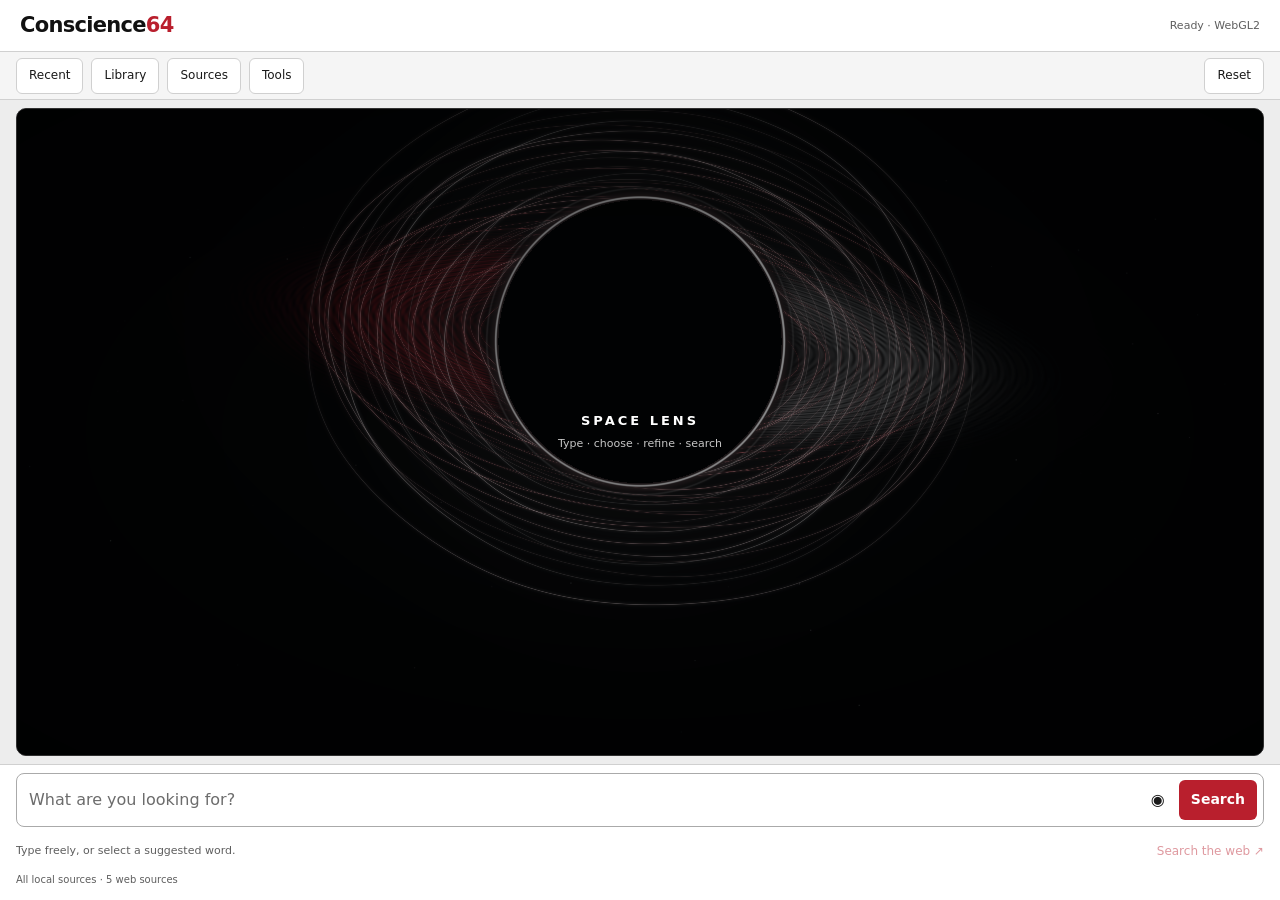
==== commit 1d899a11: "Restore Space Lens with an adaptive inline search builder" ====
--- a/docs/index.html
+++ b/docs/index.html
@@ -1,12 +1,12 @@
 <!doctype html>
-<html lang="en"><head><meta charset="utf-8"><meta name="viewport" content="width=device-width,initial-scale=1,viewport-fit=cover"><meta name="color-scheme" content="dark"><meta name="description" content="An event horizon for your ideas. Connect words, add context and search your library and the web."><title>Conscience64 · Event Horizon</title><link rel="stylesheet" href="workspace/style.css"></head>
-<body data-view="welcome"><canvas id="scene" aria-hidden="true"></canvas><div class="scene-vignette" aria-hidden="true"></div><a class="skip" href="#question">Skip to your search</a>
-<header><a class="brand" href="https://redogit.github.io/redogit/">Conscience<span>64</span><small>A SPACE FOR YOUR THOUGHTS</small></a><span id="runtime">Opening the horizon…</span></header>
-<nav aria-label="Workspace"><button class="edge recent" data-drawer="recent" aria-expanded="false" aria-controls="drawer"><span aria-hidden="true">↶</span> Recent</button><button class="edge add" data-drawer="add" aria-expanded="false" aria-controls="drawer"><span aria-hidden="true">+</span> Library</button><button class="edge refine" data-drawer="refine" aria-expanded="false" aria-controls="drawer"><span aria-hidden="true">≋</span> Sources</button><button class="edge tools" data-drawer="tools" aria-expanded="false" aria-controls="drawer"><span aria-hidden="true">⋯</span> Tools</button></nav>
-<main id="main"><section id="welcome"><p class="eyebrow">EVENT HORIZON</p><h1>Let one thought lead to another.</h1><p class="intro">Start with a question. Find a clearer direction.</p></section><section id="results" hidden aria-label="Search results"><div class="results-head"><div><p class="eyebrow">ON THE OTHER SIDE</p><h1 id="result-title"></h1></div><button id="clear" aria-label="Return to horizon">✕</button></div><p id="summary" role="status"></p><div id="cards"></div><div id="pagination"><button id="prev">Previous</button><span id="page"></span><button id="next">Next</button></div></section></main>
-<aside id="drawer" hidden aria-labelledby="drawer-title" role="dialog" aria-modal="true"><div class="drawer-head"><h2 id="drawer-title"></h2><button id="close" aria-label="Close menu">✕</button></div><div id="drawer-body"></div></aside>
-<section class="composer" aria-label="Search and contextualization"><div id="word-chain" aria-hidden="true"></div><form id="ask"><label class="sr" for="question">What are you looking for?</label><span class="input-orbit" aria-hidden="true">⌕</span><input id="question" type="search" placeholder="What are you looking for?" autocomplete="off" maxlength="2000"><button id="voice" type="button" aria-label="Dictate your question">◉</button><button id="submit" aria-label="Search library" disabled>↗</button></form>
-<div class="context-line"><span id="query-subject">Your words stay here until you choose to search the web.</span><button id="external-search" type="button" disabled>Search the web <span aria-hidden="true">↗</span></button></div>
-<div id="accepted-context" aria-label="Accepted search context"></div><div id="context-proposals" aria-label="Suggested search context"></div><p id="proposal-status" role="status" aria-live="polite"></p>
-<div class="composer-foot"><button id="alignment" data-drawer="refine">Orbit + five search sources</button><span id="notice" role="status" aria-live="polite"></span></div><p id="context" class="sr" aria-live="polite"></p></section>
-<noscript><p class="nojs">Enable JavaScript to enter the search horizon. <a href="previous.html">Project information</a> remains available.</p></noscript><script type="module" src="workspace/bootstrap.mjs"></script></body></html>
+<html lang="en"><head><meta charset="utf-8"><meta name="viewport" content="width=device-width,initial-scale=1,viewport-fit=cover"><meta name="color-scheme" content="light"><meta name="description" content="Conscience64 Space Lens: build a question, choose context and search records and the web in one adaptive view."><title>Conscience64 · Space Lens</title><link rel="stylesheet" href="workspace/style.css"></head>
+<body data-view="welcome"><a class="skip" href="#question">Skip to search</a>
+<header><a class="brand" href="https://redogit.github.io/redogit/">Conscience<span>64</span></a><span id="runtime">Opening Space Lens…</span></header>
+<nav aria-label="Workspace"><button class="edge recent" data-drawer="recent" aria-expanded="false" aria-controls="drawer">Recent</button><button class="edge add" data-drawer="add" aria-expanded="false" aria-controls="drawer">Library</button><button class="edge refine" data-drawer="refine" aria-expanded="false" aria-controls="drawer">Sources</button><button class="edge tools" data-drawer="tools" aria-expanded="false" aria-controls="drawer">Tools</button><button id="reset" type="button" aria-label="Reset view">Reset</button></nav>
+<main id="main" aria-label="Space Lens"><canvas id="scene" aria-hidden="true"></canvas><div class="scene-vignette" aria-hidden="true"></div><section id="welcome"><div class="space-core"><strong>SPACE LENS</strong><span>Type · choose · refine · search</span></div></section><section id="results" hidden aria-label="Search results"><div class="results-head"><h1 id="result-title"></h1><button id="clear" aria-label="Reset search">✕</button></div><p id="summary" role="status"></p><div id="cards"></div><div id="pagination"><button id="prev">Previous</button><span id="page"></span><button id="next">Next</button></div></section></main>
+<aside id="drawer" hidden aria-labelledby="drawer-title" role="dialog" aria-modal="true"><div class="drawer-head"><h2 id="drawer-title"></h2><button id="close" aria-label="Close menu">✕</button></div><div id="drawer-body"></div><div id="drawer-pagination"><button id="drawer-prev">Previous</button><span id="drawer-page" role="status"></span><button id="drawer-next">Next</button></div></aside>
+<section class="composer" aria-label="Inline search builder"><form id="ask" role="search"><label class="sr" for="question">What are you looking for?</label><div id="word-chain" aria-label="Chosen words"></div><input id="question" type="text" placeholder="What are you looking for?" autocomplete="off" maxlength="2000" aria-describedby="proposal-status"><button id="voice" type="button" aria-label="Dictate your question">◉</button><button id="submit" aria-label="Search library" disabled>Search</button></form>
+<div class="builder-row"><div id="accepted-context" aria-label="Accepted search context"></div><div id="context-proposals" aria-label="Word completions and optional details"></div></div><p id="proposal-status" role="status" aria-live="polite"></p>
+<div class="context-line"><span id="query-subject">Choose a word or type freely.</span><button id="external-search" type="button" disabled>Search the web ↗</button></div>
+<div class="composer-foot"><button id="alignment" data-drawer="refine">Sources</button><span id="notice" role="status" aria-live="polite"></span></div><p id="context" class="sr" aria-live="polite"></p></section>
+<noscript><p class="nojs">Enable JavaScript to use Space Lens. <a href="previous.html">Project information</a>.</p></noscript><script type="module" src="workspace/bootstrap.mjs"></script></body></html>
--- a/docs/workspace/style.css
+++ b/docs/workspace/style.css
@@ -1,6 +1,11 @@
-:root{color-scheme:dark;--bg:#03040a;--fg:#edf0f9;--muted:#a1a9c1;--line:#32374d;--accent:#b9dff8;--gold:#ddc393;font:15px/1.5 system-ui,-apple-system,BlinkMacSystemFont,sans-serif}*{box-sizing:border-box}body{margin:0;background:var(--bg);color:var(--fg);min-height:100dvh}button,input,textarea,select{font:inherit}button{cursor:pointer;color:inherit;background:#101421;border:1px solid var(--line);border-radius:10px;padding:10px 14px;min-height:44px}button:hover{border-color:#8397b6;background:#1a2034}button:disabled{opacity:.4;cursor:default}a{color:var(--accent)}:focus-visible{outline:2px solid var(--accent);outline-offset:4px}[hidden]{display:none!important}#scene{position:fixed;inset:0;width:100%;height:100%;pointer-events:none}.scene-vignette{position:fixed;inset:0;pointer-events:none;background:linear-gradient(180deg,#03040a22,transparent 20%,transparent 46%,#03040a00 65%,#03040abb);z-index:1}header{position:absolute;z-index:3;top:0;left:0;right:0;padding:26px 34px;display:flex;justify-content:space-between;align-items:center}.brand{font-size:18px;letter-spacing:-.5px;color:#f4f2ee;text-decoration:none;line-height:1.15}.brand span{color:var(--gold)}.brand small{display:block;font-size:8px;letter-spacing:.19em;color:#8390a9;margin-top:7px}#runtime{color:#858ea7;font-size:10px;letter-spacing:.04em}.edge{position:fixed;z-index:5;border:1px solid #6675912e;background:#060912b8;color:#b5bdd1;font-size:11px;letter-spacing:.06em;display:flex;gap:9px;align-items:center;border-radius:24px;backdrop-filter:blur(14px)}.edge span{font-size:17px;color:#b5cdec}.recent{left:24px;top:46%}.add{right:24px;top:46%}.refine{left:24px;bottom:26px}.tools{right:24px;bottom:26px}main{position:relative;z-index:2;width:min(850px,calc(100% - 260px));margin:0 auto}#welcome{position:fixed;left:50%;top:57%;transform:translateX(-50%);width:min(650px,calc(100% - 120px));text-align:center;pointer-events:none}.eyebrow{text-transform:uppercase;font-size:9px;letter-spacing:.28em;color:#a9bdd9;margin:0 0 10px}h1{font-size:clamp(20px,2.3vw,30px);font-weight:350;line-height:1.25;letter-spacing:-.025em;margin:0}.intro{color:#969fb7;font-size:12px;letter-spacing:.02em;margin:10px 0}.composer{position:relative;z-index:4;top:70dvh;margin:0 auto 100px;width:min(740px,calc(100% - 300px))}#word-chain{display:flex;gap:8px;align-items:center;justify-content:center;flex-wrap:wrap;min-height:38px;margin-bottom:12px;pointer-events:none}.word-bubble{position:relative;padding:7px 14px;border:1px solid #8fc5fa6b;border-radius:40px;background:radial-gradient(ellipse at 20% 0,#a9cefc24,#18253c44 70%);box-shadow:inset 0 0 10px #88b7df09,0 0 18px #79bbff13;color:#d9e9fd;font-size:11px;letter-spacing:.015em;max-width:160px;overflow:hidden;text-overflow:ellipsis;white-space:nowrap;animation:arrive .55s ease-out both}.word-bubble::after{content:'';position:absolute;left:-9px;top:50%;width:8px;height:1px;background:#aac7ef80}.word-bubble:first-child::after{display:none}#ask{display:flex;align-items:center;gap:5px;padding:7px 8px 7px 18px;background:linear-gradient(105deg,#171d2bd9,#12121be0);border:1px solid #7187a280;border-radius:17px;box-shadow:0 0 0 4px #18213522,0 12px 70px #0009,0 0 35px #7eabd514;backdrop-filter:blur(20px)}.input-orbit{color:#c0cedf;font-size:23px;font-weight:200}#question{flex:1;min-width:0;padding:12px 8px;background:transparent;border:0;color:#ecf1f9;font-size:15px;outline-offset:0}#question::placeholder{color:#9da4b5}#submit{background:#d6e4f3;color:#111622;border:0;font-size:22px;line-height:1;border-radius:11px;min-width:45px}#voice{background:transparent;border:0;color:#c1cadb;font-size:16px}.context-line{display:flex;justify-content:space-between;align-items:center;gap:12px;margin:12px 3px 0;font-size:11px;color:#a3adc4}#query-subject{overflow-wrap:anywhere}#external-search{background:transparent;border:0;color:#b6d7ec;font-size:11px;padding:4px 0;min-height:32px;white-space:nowrap}#external-search span{margin-left:4px}#accepted-context,#context-proposals{display:flex;flex-wrap:wrap;gap:7px;margin-top:9px}#accepted-context:empty,#context-proposals:empty{display:none}.context-chip{font-size:11px;min-height:34px;padding:6px 11px;border-radius:22px;background:#0c111cdb;border:1px solid #424f65;color:#becae0;display:inline-flex;gap:7px;align-items:center}.context-chip:hover{border-color:#b9d7f5;background:#17253a}.context-chip.accepted{color:#e3effb;background:#24445b66;border-color:#7cadc8}.context-chip .chip-kind{color:#8597b0;font-size:9px;text-transform:uppercase;letter-spacing:.06em}.context-chip.accepted .chip-kind{color:#aac3d5}#proposal-status{font-size:10px;color:#8290ac;margin:9px 2px;min-height:15px}.composer-foot{display:flex;justify-content:space-between;align-items:center;font-size:10px;color:#8894ae;gap:8px;margin-top:9px}#alignment{background:transparent;border:0;font-size:10px;padding:3px 0;min-height:28px;text-align:left;color:#8d9ab4}#notice{max-width:65%;text-align:right;overflow-wrap:anywhere}#results{padding-top:80px;padding-bottom:90px;max-width:780px;margin:0 auto}.results-head{display:flex;justify-content:space-between;align-items:center;gap:12px}.results-head h1{font-size:24px}.results-head button{background:transparent;border:0}#summary{font-size:12px;color:#aab6ce;margin:18px 0}#cards{display:grid;gap:12px}.card{border:1px solid #39445b;border-radius:16px;background:#0b101edb;padding:22px;backdrop-filter:blur(16px)}.card h2{font-size:19px;font-weight:450;margin:7px 0 10px}.card p{font-size:13px;color:#afb9d1;white-space:pre-wrap;overflow-wrap:anywhere}.meta{font-size:9px;letter-spacing:.08em;color:#afcbe5}.card details{font-size:12px;color:#aab5ca;margin-top:12px}.card summary{cursor:pointer;min-height:32px}.card .actions{display:flex;gap:8px;margin-top:13px;flex-wrap:wrap}.card button{font-size:11px;min-height:34px}.card.selected{border-color:#93c4ee;box-shadow:0 0 20px #5f9cdf16}#pagination{display:flex;justify-content:space-between;align-items:center;margin-top:20px;font-size:12px}body[data-view=results] .composer{top:0;margin-top:110px;margin-bottom:0}body[data-view=results] #main{padding-top:0;display:flex;flex-direction:column}body[data-view=results] #welcome{display:none}body[data-view=results] .scene-vignette{background:linear-gradient(180deg,#03040a66,#03040a80)}body[data-view=results]{display:flex;flex-direction:column}body[data-view=results] .composer{order:0}body[data-view=results] #main{order:1}#drawer{position:fixed;z-index:8;right:22px;top:88px;bottom:70px;width:min(410px,calc(100% - 44px));background:#101624f5;border:1px solid #46536c;border-radius:18px;box-shadow:0 20px 100px #000b;padding:22px;overflow:auto;backdrop-filter:blur(25px)}body.drawer-open::after{content:'';position:fixed;inset:0;background:#01040b77;z-index:7;pointer-events:none}.drawer-head{display:flex;align-items:center;justify-content:space-between;position:sticky;top:-22px;background:#101624;padding:5px 0;z-index:1}.drawer-head h2{font-size:20px;font-weight:450}.drawer-head button{border:0;background:transparent}#drawer-body{display:grid;gap:14px}label{display:grid;gap:7px;font-size:12px;color:#b2bed4}textarea,input,select{border:1px solid #46536c;background:#080d19;color:var(--fg);padding:11px;border-radius:9px;width:100%}textarea{min-height:110px;resize:vertical}.help{font-size:12px;color:#9ba8c0}.row{display:flex;gap:8px;flex-wrap:wrap}.list-item{text-align:left;width:100%;overflow-wrap:anywhere}.provider-list{display:grid;grid-template-columns:1fr 1fr;gap:8px}.provider-list label{display:flex;align-items:center;gap:8px;border:1px solid #303c54;padding:8px;border-radius:10px}.provider-list input{width:auto}.field-title{font-size:9px;text-transform:uppercase;color:#8499b8;letter-spacing:.16em;margin:4px 0}.source-label{display:flex;gap:6px;align-items:center;font-size:10px}.empty-state{padding:26px;border:1px dashed #3b4860;border-radius:16px;color:#9caac2;font-size:13px}.sr,.skip:not(:focus){position:absolute;width:1px;height:1px;padding:0;overflow:hidden;clip:rect(0,0,0,0)}.skip:focus{position:fixed;top:8px;left:8px;z-index:10}.nojs{position:relative;margin:120px 30px}@keyframes arrive{from{opacity:0;transform:translateY(-15px) scale(.9)}to{opacity:1;transform:none}}@media(max-width:700px){header{padding:20px}#runtime{max-width:135px;text-align:right;font-size:9px}.brand{font-size:16px}.brand small{font-size:7px}.edge{padding:7px 12px;min-height:40px;gap:6px}.recent{top:85px;left:15px}.add{top:85px;right:15px}.refine{bottom:max(18px,env(safe-area-inset-bottom));left:16px}.tools{bottom:max(18px,env(safe-area-inset-bottom));right:16px}#welcome{top:49%;width:calc(100% - 40px)}h1{font-size:21px}.intro{font-size:11px}.composer{top:61dvh;width:calc(100% - 32px);margin-bottom:95px}#word-chain{gap:6px;margin-bottom:9px;min-height:30px}.word-bubble{font-size:10px;max-width:110px;padding:5px 10px}#ask{padding-left:10px}#question{font-size:14px;padding:10px 3px}.input-orbit{font-size:20px}#voice{padding:8px}main{width:calc(100% - 32px)}#results{padding-top:32px;padding-bottom:90px}.results-head h1{font-size:20px}.card{padding:17px}#drawer{top:140px;bottom:70px}.context-line{font-size:10px;gap:8px}.context-chip{font-size:10px;min-height:34px}.context-chip .chip-kind{font-size:8px}.composer-foot{font-size:9px}#proposal-status{font-size:9px}body[data-view=results] .composer{margin-top:145px}.provider-list{grid-template-columns:1fr}}
-@media(prefers-reduced-motion:reduce){*,*::before,*::after{animation:none!important;scroll-behavior:auto!important}}@media(forced-colors:active){#scene,.scene-vignette{display:none}.card,#drawer,#ask,.word-bubble,.context-chip{border:1px solid CanvasText;background:Canvas;color:CanvasText}.edge{background:Canvas}}
-body{display:flow-root}.composer{top:0;margin-top:70dvh;margin-bottom:120px}
-@media(max-width:700px){.composer{top:0;margin-top:61dvh}body[data-view=welcome][data-query=active] #welcome{display:none}body[data-view=welcome][data-query=active] .composer{margin-top:49dvh}}
-@media(max-width:700px){body[data-view=results] nav{position:fixed;z-index:5;top:80px;left:16px;right:16px;display:flex;justify-content:space-between;gap:4px}body[data-view=results] .edge{position:static;padding:6px 8px;font-size:10px;min-height:38px;gap:5px}body[data-view=results] .edge span{font-size:14px}}
-@media(max-width:700px) and (max-height:650px){body[data-view=welcome][data-query=active] .composer{margin-top:35dvh}}
+:root{color-scheme:light;--bg:#ededed;--fg:#191919;--muted:#5e5e5e;--line:#d0d0d0;--accent:#b91f2d;--panel:#fff;font:14px/1.4 system-ui,-apple-system,BlinkMacSystemFont,sans-serif}*{box-sizing:border-box}[hidden]{display:none!important}html,body{margin:0;width:100%;height:100%;overflow:hidden;overscroll-behavior:none}body{height:var(--viewport-height,100dvh);width:var(--viewport-width,100%);display:grid;grid-template-rows:52px 48px minmax(0,1fr) auto;background:var(--bg);color:var(--fg);padding:env(safe-area-inset-top) env(safe-area-inset-right) env(safe-area-inset-bottom) env(safe-area-inset-left)}button,input,textarea,select{font:inherit;color:inherit}button{cursor:pointer;background:#fff;border:1px solid var(--line);border-radius:6px;padding:8px 12px;min-height:40px;max-width:100%}button:hover{background:#f2f2f2;border-color:#777}button:disabled{opacity:.45;cursor:default}a{color:var(--accent);overflow-wrap:anywhere}:focus-visible{outline:3px solid var(--accent);outline-offset:2px}header{display:flex;justify-content:space-between;align-items:center;padding:8px 20px;background:#fff;border-bottom:1px solid var(--line);gap:16px;min-width:0}.brand{font-size:21px;letter-spacing:-.7px;font-weight:700;text-decoration:none;color:#111}.brand span{color:var(--accent)}#runtime{font-size:11px;color:var(--muted);overflow:hidden;white-space:nowrap;text-overflow:ellipsis}nav{display:flex;align-items:center;padding:4px 16px;gap:8px;background:#f5f5f5;border-bottom:1px solid var(--line);min-width:0}nav button{min-height:36px;font-size:12px}#reset{margin-left:auto}#main{position:relative;min-width:0;min-height:0;margin:8px 16px;border:1px solid #303030;border-radius:10px;background:#08090c;overflow:hidden}#scene{position:absolute;inset:0;width:100%;height:100%;pointer-events:none;opacity:.65}.scene-vignette{position:absolute;inset:0;pointer-events:none;background:radial-gradient(ellipse at center,#0000,#0008)}#welcome{position:absolute;inset:0;display:grid;place-items:center;pointer-events:none}.space-core{display:grid;gap:6px;text-align:center;color:#fff;text-shadow:0 2px 8px #000}.space-core strong{font-size:13px;letter-spacing:3px}.space-core span{font-size:11px;color:#c6c6c6}#results{position:absolute;inset:0;padding:12px;display:grid;grid-template-rows:auto auto minmax(0,1fr) auto;gap:8px;background:#efefeff5;min-height:0}.results-head{display:flex;justify-content:space-between;align-items:center;gap:12px;min-width:0}.results-head h1{font-size:16px;line-height:1.3;font-weight:600;margin:0;overflow:hidden;white-space:nowrap;text-overflow:ellipsis}.results-head button{flex-shrink:0;min-height:32px;padding:4px 10px}#summary{font-size:11px;color:var(--muted);margin:0;white-space:nowrap;overflow:hidden;text-overflow:ellipsis}#cards{display:grid;grid-template-columns:repeat(var(--result-columns,1),minmax(0,1fr));grid-template-rows:repeat(var(--result-rows,1),minmax(0,1fr));gap:10px;min-height:0}.card{background:#fff;border:1px solid var(--line);border-radius:8px;padding:14px;min-height:0;min-width:0;display:flex;flex-direction:column;gap:8px}.card.selected{border-color:var(--accent);box-shadow:inset 3px 0 var(--accent)}.meta{font-size:10px;color:var(--muted);white-space:nowrap;text-overflow:ellipsis;overflow:hidden}.card h2{font-size:16px;font-weight:600;line-height:1.3;margin:0;display:-webkit-box;-webkit-line-clamp:2;-webkit-box-orient:vertical;overflow:hidden;overflow-wrap:anywhere}.card>p{font-size:13px;color:#505050;line-height:1.5;margin:0;display:-webkit-box;-webkit-line-clamp:var(--snippet-lines,3);-webkit-box-orient:vertical;overflow:hidden;overflow-wrap:anywhere}.card .actions{display:flex;gap:6px;margin-top:auto;flex-shrink:0;flex-wrap:nowrap;min-width:0}.card button{font-size:12px;padding:7px 10px}.card .actions button{flex:1;overflow:hidden;white-space:nowrap;text-overflow:ellipsis}#pagination,#drawer-pagination{display:flex;justify-content:space-between;align-items:center;font-size:12px;gap:8px;min-width:0}#pagination button,#drawer-pagination button{min-height:36px}#page,#drawer-page{white-space:nowrap}.composer{min-width:0;min-height:0;padding:8px 16px 10px;background:#fff;border-top:1px solid var(--line);display:grid;gap:5px}#ask{display:flex;align-items:center;gap:6px;border:1px solid #aaa;border-radius:8px;padding:5px 6px;min-height:54px;min-width:0;background:#fff}#word-chain{display:flex;gap:4px;align-items:center;min-width:0;flex-shrink:1;max-width:48%}#word-chain:empty{display:none}.word-bubble{border:1px solid #d1d1d1;background:#f0f0f0;border-radius:5px;font-size:13px;min-height:36px;padding:6px 10px;white-space:nowrap;max-width:130px;overflow:hidden;text-overflow:ellipsis}.word-bubble.active{color:var(--accent);border-color:var(--accent);background:#fff}.word-overflow{font-size:11px;padding:6px;flex-shrink:0}#question{min-width:64px;flex:1;width:0;padding:7px 6px;border:0;background:transparent;font-size:16px;line-height:1.4;border-radius:3px}#question:focus-visible{outline-offset:0}#question::placeholder{color:#6c6c6c}#submit{background:var(--accent);color:white;border:0;font-weight:600;flex-shrink:0}#submit:hover{background:#961925}#voice{background:transparent;border:0;font-size:16px;padding:5px 8px;flex-shrink:0}.builder-row{display:flex;gap:6px;align-items:center;min-width:0;min-height:0}#accepted-context,#context-proposals{display:flex;gap:6px;align-items:center;min-width:0}#accepted-context{flex-shrink:0;max-width:42%}#context-proposals{flex:1}#accepted-context:empty,#context-proposals:empty{display:none}.context-chip{display:inline-flex;align-items:center;gap:5px;padding:5px 9px;min-height:34px;max-width:180px;font-size:12px;white-space:nowrap;overflow:hidden;text-overflow:ellipsis;border-radius:5px}.context-chip>span{overflow:hidden;text-overflow:ellipsis}.context-chip.accepted{color:#9d1421;border-color:#b91f2d;background:#fff3f4}.chip-kind{display:none}.context-next{flex-shrink:0;padding:5px 8px;font-size:12px;min-height:34px}.context-line,.composer-foot{display:flex;justify-content:space-between;align-items:center;gap:8px;min-width:0}.context-line{font-size:11px;color:var(--muted)}#query-subject{white-space:nowrap;text-overflow:ellipsis;overflow:hidden;min-width:0}#external-search{flex-shrink:0;border:0;background:transparent;color:var(--accent);font-size:12px;min-height:28px;padding:3px 0}#proposal-status{font-size:10px;color:var(--muted);margin:0;white-space:nowrap;text-overflow:ellipsis;overflow:hidden}#proposal-status:empty{display:none}.composer-foot{font-size:10px;color:var(--muted)}#alignment{font-size:10px;min-height:20px;padding:0;background:transparent;border:0;white-space:nowrap;text-overflow:ellipsis;overflow:hidden;max-width:45%}#notice{white-space:nowrap;text-overflow:ellipsis;overflow:hidden;text-align:right;min-width:0}#drawer{position:fixed;z-index:8;inset:60px 18px 18px auto;width:min(560px,calc(100% - 36px));max-height:calc(var(--viewport-height,100dvh) - 78px);background:#fff;border:1px solid #aaa;border-radius:10px;box-shadow:0 14px 70px #0005;padding:16px;display:grid;grid-template-rows:auto minmax(0,1fr) auto;gap:12px;overflow:hidden}.drawer-head{display:flex;align-items:center;justify-content:space-between;gap:12px;min-width:0}.drawer-head h2{font-size:18px;margin:0;overflow:hidden;white-space:nowrap;text-overflow:ellipsis}.drawer-head button{border:0;flex-shrink:0}#drawer-body{min-height:0;min-width:0;display:grid;align-content:start;gap:12px;overflow:hidden}#drawer-body form,#drawer-body .page-container{gap:12px!important}#drawer-body>p,#drawer-body p{font-size:12px;color:var(--muted);margin:0;overflow-wrap:anywhere}#drawer-body h3{font-size:16px;margin:0;overflow-wrap:anywhere}#drawer-body pre{white-space:pre-wrap;overflow-wrap:anywhere;font-size:11px;margin:0}#drawer-body label{display:grid;gap:5px;font-size:12px;color:#444;min-width:0}#drawer-body input,#drawer-body textarea,#drawer-body select{width:100%;min-width:0;padding:9px;border:1px solid #aaa;background:#fff;border-radius:5px;font-size:14px}#drawer-body textarea{height:72px;min-height:40px;max-height:90px;resize:none}#drawer-body .provider-list{display:grid;gap:8px}#drawer-body .provider-list label{display:flex;align-items:center;gap:8px}#drawer-body .provider-list input{width:auto}#drawer-body summary{font-size:13px;cursor:pointer;padding:10px 0;min-height:40px}#drawer-body .row{display:flex;flex-wrap:wrap;gap:6px}.row button,.list-item{font-size:12px;text-align:left}.list-item{width:100%}#drawer-body .field-title{font-size:10px;text-transform:uppercase;color:#555;letter-spacing:.08em}#drawer-body .page-container:empty{display:none}.text-pager{display:grid;gap:6px}.text-pager pre{max-height:110px;overflow:hidden}.text-pager .row{flex-wrap:nowrap}.empty-state{align-self:center;font-size:13px;color:#444;margin:12px}.sr,.skip:not(:focus){position:absolute;width:1px;height:1px;padding:0;overflow:hidden;clip:rect(0,0,0,0)}.skip:focus{position:fixed;top:8px;left:8px;z-index:10;background:white;padding:10px}body.drawer-open::after{content:'';position:fixed;inset:0;background:#0006;z-index:7;pointer-events:none}.nojs{position:fixed;inset:120px 20px auto;background:white;padding:20px}
+@media(max-width:700px){body{grid-template-rows:44px 44px minmax(0,1fr) auto}header{padding:6px 12px}.brand{font-size:18px}#runtime{font-size:9px;max-width:145px}nav{padding:4px 8px;gap:5px}nav button{padding:6px 9px;font-size:11px}#main{margin:6px 8px;border-radius:8px}.composer{padding:6px 8px 8px}#ask{padding:4px;gap:3px;min-height:48px}#word-chain{max-width:38%}.word-bubble{font-size:12px;padding:5px 7px;max-width:86px}#question{font-size:16px;padding:5px;min-width:65px}#submit{padding:7px 9px;font-size:13px}#voice{padding:5px;min-width:28px}.context-chip{font-size:11px;padding:5px 7px;max-width:140px}.builder-row{gap:4px}#accepted-context{max-width:35%}#context-proposals{gap:4px}#results{padding:8px;gap:6px}.results-head h1{font-size:14px}.card{padding:11px;gap:6px}.card h2{font-size:15px}.card>p{font-size:12px}#drawer{inset:8px;max-height:calc(var(--viewport-height,100dvh) - 16px);width:auto;padding:12px;gap:8px}.drawer-head h2{font-size:17px}.composer-foot{font-size:9px}#proposal-status{font-size:9px}}
+@media(max-height:500px){body{grid-template-rows:34px 36px minmax(0,1fr) auto}header{padding:3px 10px}.brand{font-size:17px}nav{padding:0 8px}nav button{min-height:32px;padding:4px 9px}.composer{gap:3px;padding:4px 8px}#ask{min-height:40px;padding:2px 4px}#question{padding:3px}#submit,#voice{min-height:34px}.word-bubble{min-height:30px}.context-chip,.context-next{min-height:28px;padding:3px 7px}#proposal-status,.composer-foot{display:none}.context-line{font-size:10px}#external-search{min-height:24px;font-size:11px}#main{margin:4px 8px}#results{gap:4px;padding:6px}.results-head h1{font-size:13px}.results-head button{min-height:26px;padding:2px 8px}#summary{display:none}.card{padding:6px;gap:3px}.card h2{font-size:13px;-webkit-line-clamp:1}.card>p{display:none}.meta{font-size:9px}.card button{min-height:30px;padding:3px 6px;font-size:11px}#pagination button{min-height:30px;padding:3px 10px}#pagination{font-size:10px}.space-core span{display:none}#drawer{inset:5px;max-height:calc(var(--viewport-height,100dvh) - 10px);padding:8px;gap:6px}.drawer-head button,#drawer-pagination button{min-height:32px;padding:4px 9px}#drawer-body{gap:8px}#drawer-body label{gap:3px}#drawer-body input,#drawer-body select{padding:5px;min-height:32px}#drawer-body textarea{height:48px}.text-pager pre{max-height:72px}}
+@media(forced-colors:active){#scene,.scene-vignette{display:none}#main{background:Canvas;color:CanvasText}.space-core{color:CanvasText;text-shadow:none}.card,#ask,.context-chip,#drawer{border:1px solid CanvasText}}
+@media(prefers-reduced-motion:reduce){*,*::before,*::after{animation:none!important;transition:none!important;scroll-behavior:auto!important}}
+#drawer-body details:not([open])>:not(summary){display:none!important}
+#descriptor-value{flex:1;width:0;min-width:70px;border:1px solid #aaa;border-radius:4px;padding:5px 8px;font-size:14px;min-height:34px}#context-proposals:has(#descriptor-value){width:100%}#question:not(:placeholder-shown){min-width:90px}
+#drawer-body button{overflow-wrap:anywhere;overflow:hidden;max-height:76px}#drawer-body .list-item{display:-webkit-box;-webkit-line-clamp:2;-webkit-box-orient:vertical;overflow:hidden;line-height:1.4;max-height:64px}
+@media(max-height:300px){body{grid-template-rows:28px 32px minmax(0,1fr) auto}header{padding:2px 8px}.brand{font-size:15px}nav{gap:4px}nav button{font-size:10px;min-height:28px;padding:3px 8px}nav #reset{display:none}nav #external-search{margin-left:auto;font-size:11px;padding:3px 7px}.composer{padding:3px 6px;gap:3px}#ask{min-height:36px}#submit,#voice{min-height:30px}#question{font-size:14px}#word-chain .word-bubble{min-height:28px;font-size:11px}.context-line{display:none}.context-chip,.context-next{min-height:26px;font-size:10px;padding:2px 6px}.results-head,#summary,.card>.meta{display:none}#results{grid-template-rows:minmax(0,1fr) auto;padding:4px;gap:3px}.card{padding:4px;gap:3px}.card h2{font-size:12px}.card button{min-height:26px;padding:2px 6px}#pagination button{min-height:26px;padding:2px 8px}.card .actions{margin-top:auto}#main{margin:3px 6px}#descriptor-value{min-height:26px;font-size:12px;padding:3px 5px}}
+@media(min-height:301px) and (max-height:500px){#results{grid-template-rows:auto minmax(0,1fr) auto}.card>.meta{display:none}.card{padding:4px;gap:3px}.card button{min-height:28px}.card h2{line-height:1.2}}
+#drawer-body .text-pager pre{height:64px;min-height:64px;max-height:64px}
